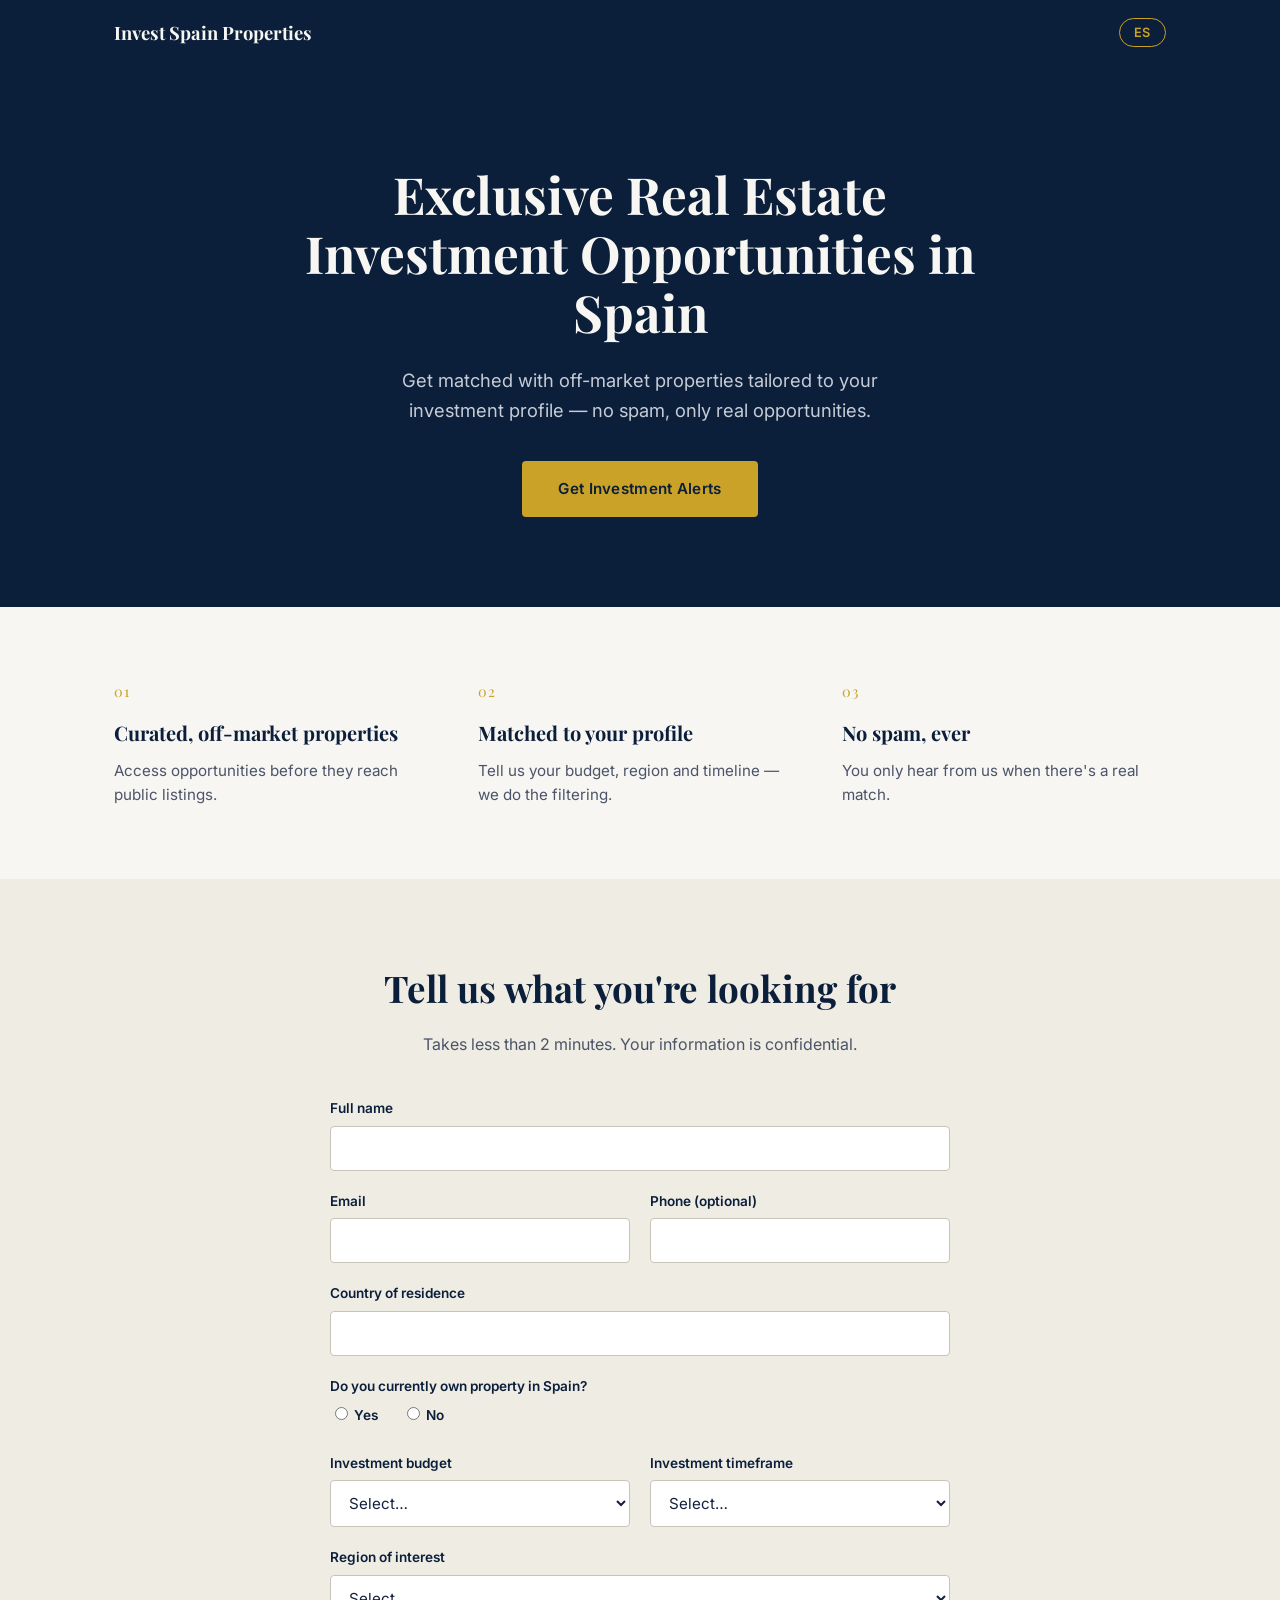
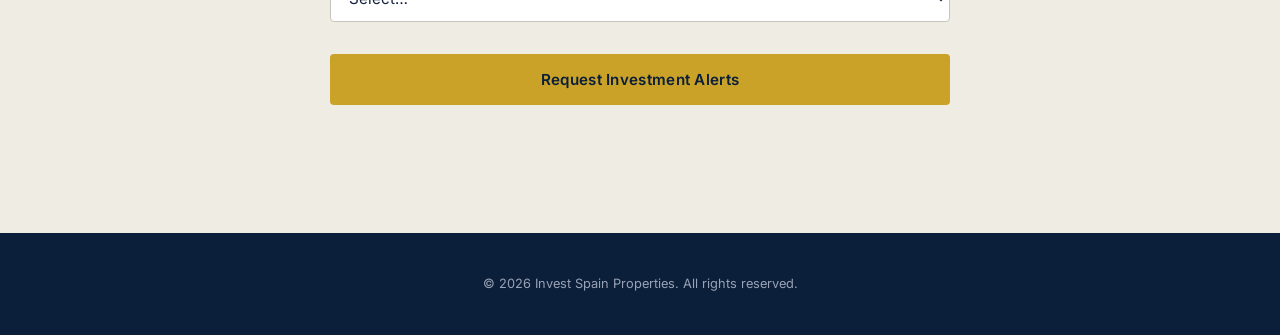
==== index.html @ a85025eb "Add landing page, lead form, admin panel and Supabase schema Bilingual (ES/EN) real estate investor " ====
<!DOCTYPE html>
<html lang="es">
<head>
  <meta charset="UTF-8">
  <meta name="viewport" content="width=device-width, initial-scale=1.0">
  <title data-en="Invest Spain Properties — Real Estate Investment" data-es="Invest Spain Properties — Inversión Inmobiliaria">Invest Spain Properties</title>
  <link rel="preconnect" href="https://fonts.googleapis.com">
  <link href="https://fonts.googleapis.com/css2?family=Playfair+Display:wght@600;700&family=Inter:wght@400;500;600&display=swap" rel="stylesheet">
  <link rel="stylesheet" href="estilos.css">
</head>
<body>

  <nav class="topbar">
    <div class="topbar-inner">
      <span class="logo">Invest Spain Properties</span>
      <button class="lang-toggle" id="lang-toggle" type="button">ES</button>
    </div>
  </nav>

  <header class="hero">
    <div class="hero-inner">
      <h1 data-en="Exclusive Real Estate Investment Opportunities in Spain" data-es="Oportunidades Exclusivas de Inversión Inmobiliaria en España">
        Exclusive Real Estate Investment Opportunities in Spain
      </h1>
      <p class="hero-sub" data-en="Get matched with off-market properties tailored to your investment profile — no spam, only real opportunities." data-es="Recibe propiedades exclusivas fuera de mercado, adaptadas a tu perfil de inversión — sin spam, solo oportunidades reales.">
        Get matched with off-market properties tailored to your investment profile — no spam, only real opportunities.
      </p>
      <a href="#form" class="btn-primary" data-en="Get Investment Alerts" data-es="Recibe Alertas de Inversión">Get Investment Alerts</a>
    </div>
  </header>

  <section class="valores">
    <div class="valor">
      <span class="valor-numero">01</span>
      <h3 data-en="Curated, off-market properties" data-es="Propiedades seleccionadas, fuera de mercado">Curated, off-market properties</h3>
      <p data-en="Access opportunities before they reach public listings." data-es="Accede a oportunidades antes de que lleguen a los portales públicos.">Access opportunities before they reach public listings.</p>
    </div>
    <div class="valor">
      <span class="valor-numero">02</span>
      <h3 data-en="Matched to your profile" data-es="Adaptado a tu perfil">Matched to your profile</h3>
      <p data-en="Tell us your budget, region and timeline — we do the filtering." data-es="Cuéntanos tu presupuesto, zona y plazos — nosotros filtramos por ti.">Tell us your budget, region and timeline — we do the filtering.</p>
    </div>
    <div class="valor">
      <span class="valor-numero">03</span>
      <h3 data-en="No spam, ever" data-es="Cero spam, siempre">No spam, ever</h3>
      <p data-en="You only hear from us when there's a real match." data-es="Solo tendrás noticias nuestras cuando haya una coincidencia real.">You only hear from us when there's a real match.</p>
    </div>
  </section>

  <section class="form-section" id="form">
    <div class="form-wrap">
      <h2 data-en="Tell us what you're looking for" data-es="Cuéntanos qué estás buscando">Tell us what you're looking for</h2>
      <p class="form-intro" data-en="Takes less than 2 minutes. Your information is confidential." data-es="Tarda menos de 2 minutos. Tu información es confidencial.">Takes less than 2 minutes. Your information is confidential.</p>

      <form id="lead-form" novalidate>

        <div class="campo">
          <label for="full_name" data-en="Full name" data-es="Nombre completo">Full name</label>
          <input type="text" id="full_name" name="full_name" required>
        </div>

        <div class="campo-fila">
          <div class="campo">
            <label for="email" data-en="Email" data-es="Email">Email</label>
            <input type="email" id="email" name="email" required>
          </div>
          <div class="campo">
            <label for="phone" data-en="Phone (optional)" data-es="Teléfono (opcional)">Phone (optional)</label>
            <input type="tel" id="phone" name="phone">
          </div>
        </div>

        <div class="campo">
          <label for="country" data-en="Country of residence" data-es="País de residencia">Country of residence</label>
          <input type="text" id="country" name="country" required>
        </div>

        <div class="campo">
          <span class="campo-label" data-en="Do you currently own property in Spain?" data-es="¿Posees actualmente alguna propiedad en España?">Do you currently own property in Spain?</span>
          <div class="radio-fila">
            <label class="radio-opcion"><input type="radio" name="owns_property_spain" value="si" required> <span data-en="Yes" data-es="Sí">Yes</span></label>
            <label class="radio-opcion"><input type="radio" name="owns_property_spain" value="no" required> <span data-en="No" data-es="No">No</span></label>
          </div>
        </div>

        <div class="campo campo-condicional" id="campo-properties-count" hidden>
          <label for="properties_count" data-en="How many properties do you currently own?" data-es="¿Cuántas propiedades posees actualmente?">How many properties do you currently own?</label>
          <input type="number" id="properties_count" name="properties_count" min="1">
        </div>

        <div class="campo-fila">
          <div class="campo">
            <label for="budget_range" data-en="Investment budget" data-es="Presupuesto de inversión">Investment budget</label>
            <select id="budget_range" name="budget_range" required>
              <option value="" data-en="Select…" data-es="Selecciona…">Select…</option>
              <option value="<200k">&lt; €200,000</option>
              <option value="200k-500k">€200,000 – €500,000</option>
              <option value="500k-1m">€500,000 – €1,000,000</option>
              <option value="1m+">€1,000,000+</option>
            </select>
          </div>
          <div class="campo">
            <label for="timeframe" data-en="Investment timeframe" data-es="Plazo para invertir">Investment timeframe</label>
            <select id="timeframe" name="timeframe" required>
              <option value="" data-en="Select…" data-es="Selecciona…">Select…</option>
              <option value="immediate" data-en="Immediate (0–3 months)" data-es="Inmediato (0–3 meses)">Immediate (0–3 months)</option>
              <option value="3-6" data-en="3–6 months" data-es="3–6 meses">3–6 months</option>
              <option value="6-12" data-en="6–12 months" data-es="6–12 meses">6–12 months</option>
              <option value="exploring" data-en="Just exploring" data-es="Solo explorando opciones">Just exploring</option>
            </select>
          </div>
        </div>

        <div class="campo">
          <label for="region_interest" data-en="Region of interest" data-es="Zona de interés">Region of interest</label>
          <select id="region_interest" name="region_interest" required>
            <option value="" data-en="Select…" data-es="Selecciona…">Select…</option>
            <option value="costa-del-sol">Costa del Sol</option>
            <option value="madrid">Madrid</option>
            <option value="barcelona">Barcelona</option>
            <option value="baleares" data-en="Balearic Islands" data-es="Islas Baleares">Balearic Islands</option>
            <option value="costa-blanca">Costa Blanca</option>
            <option value="canarias" data-en="Canary Islands" data-es="Islas Canarias">Canary Islands</option>
            <option value="otra" data-en="Other" data-es="Otra">Other</option>
          </select>
        </div>

        <button type="submit" class="btn-primary btn-submit" data-en="Request Investment Alerts" data-es="Solicitar Alertas de Inversión">Request Investment Alerts</button>

        <p class="form-status" id="form-status" role="status"></p>
      </form>
    </div>
  </section>

  <footer class="site-footer">
    <p>&copy; 2026 Invest Spain Properties. <span data-en="All rights reserved." data-es="Todos los derechos reservados.">All rights reserved.</span></p>
  </footer>

  <script src="script.js"></script>
</body>
</html>
---- estilos.css ----
* {
  box-sizing: border-box;
}

body {
  margin: 0;
  font-family: 'Inter', sans-serif;
  background-color: #F7F6F3;
  color: #14213D;
  line-height: 1.6;
}

h1, h2, h3 {
  font-family: 'Playfair Display', serif;
  margin: 0;
}

/* --- TOPBAR --- */
.topbar {
  position: sticky;
  top: 0;
  z-index: 100;
  background-color: #0B1F3A;
}

.topbar-inner {
  max-width: 1100px;
  margin: 0 auto;
  padding: 18px 24px;
  display: flex;
  justify-content: space-between;
  align-items: center;
}

.logo {
  font-family: 'Playfair Display', serif;
  font-weight: 700;
  font-size: 1.15rem;
  color: #F7F6F3;
}

.lang-toggle {
  font-family: 'Inter', sans-serif;
  font-weight: 600;
  font-size: 0.8rem;
  background: none;
  border: 1px solid #C9A227;
  color: #C9A227;
  padding: 6px 14px;
  border-radius: 999px;
  cursor: pointer;
  letter-spacing: 0.05em;
  transition: background-color 0.2s ease, color 0.2s ease;
}

.lang-toggle:hover {
  background-color: #C9A227;
  color: #0B1F3A;
}

/* --- HERO --- */
.hero {
  background-color: #0B1F3A;
  color: #F7F6F3;
  padding: 100px 24px 90px;
}

.hero-inner {
  max-width: 760px;
  margin: 0 auto;
  text-align: center;
}

.hero h1 {
  font-size: clamp(2rem, 5vw, 3.2rem);
  line-height: 1.15;
  color: #F7F6F3;
}

.hero-sub {
  font-size: 1.15rem;
  color: #C7CBD6;
  max-width: 560px;
  margin: 24px auto 0;
}

.btn-primary {
  display: inline-block;
  margin-top: 36px;
  background-color: #C9A227;
  color: #0B1F3A;
  font-family: 'Inter', sans-serif;
  font-weight: 600;
  font-size: 0.95rem;
  text-decoration: none;
  padding: 16px 36px;
  border-radius: 4px;
  letter-spacing: 0.02em;
  border: none;
  cursor: pointer;
  transition: background-color 0.2s ease, transform 0.2s ease;
}

.btn-primary:hover {
  background-color: #E0BC4A;
  transform: translateY(-1px);
}

/* --- VALORES --- */
.valores {
  max-width: 1100px;
  margin: 0 auto;
  padding: 72px 24px;
  display: grid;
  grid-template-columns: repeat(3, 1fr);
  gap: 40px;
}

.valor-numero {
  font-family: 'Playfair Display', serif;
  font-size: 0.9rem;
  color: #C9A227;
  letter-spacing: 0.05em;
}

.valores h3 {
  font-size: 1.25rem;
  margin: 12px 0 10px;
  color: #0B1F3A;
}

.valores p {
  font-size: 0.95rem;
  color: #4B5468;
  margin: 0;
}

@media (max-width: 780px) {
  .valores {
    grid-template-columns: 1fr;
  }
}

/* --- FORM --- */
.form-section {
  background-color: #EFECE4;
  padding: 80px 24px;
}

.form-wrap {
  max-width: 620px;
  margin: 0 auto;
}

.form-section h2 {
  font-size: clamp(1.7rem, 4vw, 2.3rem);
  color: #0B1F3A;
  text-align: center;
}

.form-intro {
  text-align: center;
  color: #4B5468;
  margin: 14px 0 40px;
}

.campo {
  margin-bottom: 20px;
}

.campo-fila {
  display: grid;
  grid-template-columns: 1fr 1fr;
  gap: 20px;
}

@media (max-width: 560px) {
  .campo-fila {
    grid-template-columns: 1fr;
  }
}

.campo label,
.campo-label {
  display: block;
  font-size: 0.85rem;
  font-weight: 600;
  color: #0B1F3A;
  margin-bottom: 6px;
}

.campo input[type="text"],
.campo input[type="email"],
.campo input[type="tel"],
.campo input[type="number"],
.campo select {
  width: 100%;
  padding: 12px 14px;
  font-family: 'Inter', sans-serif;
  font-size: 0.95rem;
  border: 1px solid #C9C4B8;
  border-radius: 4px;
  background-color: #FFFFFF;
  color: #14213D;
}

.campo input:focus,
.campo select:focus {
  outline: none;
  border-color: #C9A227;
}

.radio-fila {
  display: flex;
  gap: 24px;
  margin-top: 6px;
}

.radio-opcion {
  display: flex;
  align-items: center;
  gap: 8px;
  font-size: 0.95rem;
  font-weight: 400;
  cursor: pointer;
}

.btn-submit {
  width: 100%;
  text-align: center;
  margin-top: 12px;
}

.form-status {
  text-align: center;
  margin-top: 16px;
  font-size: 0.9rem;
  min-height: 1.2em;
}

.form-status.ok {
  color: #1D7A4C;
}

.form-status.error {
  color: #B3261E;
}

/* --- FOOTER --- */
.site-footer {
  background-color: #0B1F3A;
  color: #9AA2B5;
  text-align: center;
  padding: 28px 24px;
  font-size: 0.8rem;
}

/* ============================================================
   PANEL PRIVADO (admin.html)
   ============================================================ */
.admin-body {
  background-color: #EFECE4;
  min-height: 100vh;
}

.admin-login {
  min-height: 100vh;
  display: flex;
  align-items: center;
  justify-content: center;
  padding: 24px;
}

.admin-login-card {
  background-color: #FFFFFF;
  border-radius: 6px;
  padding: 48px 40px;
  max-width: 380px;
  width: 100%;
  box-shadow: 0 8px 30px rgba(11, 31, 58, 0.08);
}

.admin-login-card h1 {
  font-size: 1.6rem;
  color: #0B1F3A;
  text-align: center;
}

.admin-login-sub {
  text-align: center;
  color: #6B7280;
  font-size: 0.85rem;
  margin: 6px 0 28px;
}

.admin-wrap {
  max-width: 1300px;
  margin: 0 auto;
  padding: 40px 24px 80px;
}

.admin-header {
  display: flex;
  justify-content: space-between;
  align-items: center;
  flex-wrap: wrap;
  gap: 16px;
  margin-bottom: 24px;
}

.admin-header h1 {
  color: #0B1F3A;
  font-size: 1.8rem;
}

.admin-filtros {
  display: flex;
  gap: 12px;
  align-items: center;
}

.admin-filtros select {
  padding: 10px 14px;
  border: 1px solid #C9C4B8;
  border-radius: 4px;
  font-family: 'Inter', sans-serif;
  background-color: #FFFFFF;
}

.admin-filtros .btn-primary {
  margin-top: 0;
  padding: 10px 20px;
}

.admin-tabla-wrap {
  background-color: #FFFFFF;
  border-radius: 6px;
  overflow-x: auto;
  box-shadow: 0 2px 12px rgba(11, 31, 58, 0.06);
}

.admin-tabla {
  width: 100%;
  border-collapse: collapse;
  font-size: 0.85rem;
  min-width: 1100px;
}

.admin-tabla th {
  text-align: left;
  padding: 14px 12px;
  background-color: #0B1F3A;
  color: #F7F6F3;
  font-weight: 600;
  white-space: nowrap;
}

.admin-tabla td {
  padding: 12px;
  border-bottom: 1px solid #EFECE4;
  vertical-align: top;
}

.admin-tabla tr:last-child td {
  border-bottom: none;
}

.admin-tel {
  color: #6B7280;
  font-size: 0.8rem;
}

.admin-tabla select {
  padding: 6px 8px;
  border: 1px solid #C9C4B8;
  border-radius: 4px;
  font-family: 'Inter', sans-serif;
  font-size: 0.85rem;
}

.admin-notas {
  width: 180px;
  min-width: 180px;
  padding: 6px 8px;
  border: 1px solid #C9C4B8;
  border-radius: 4px;
  font-family: 'Inter', sans-serif;
  font-size: 0.85rem;
  resize: vertical;
}
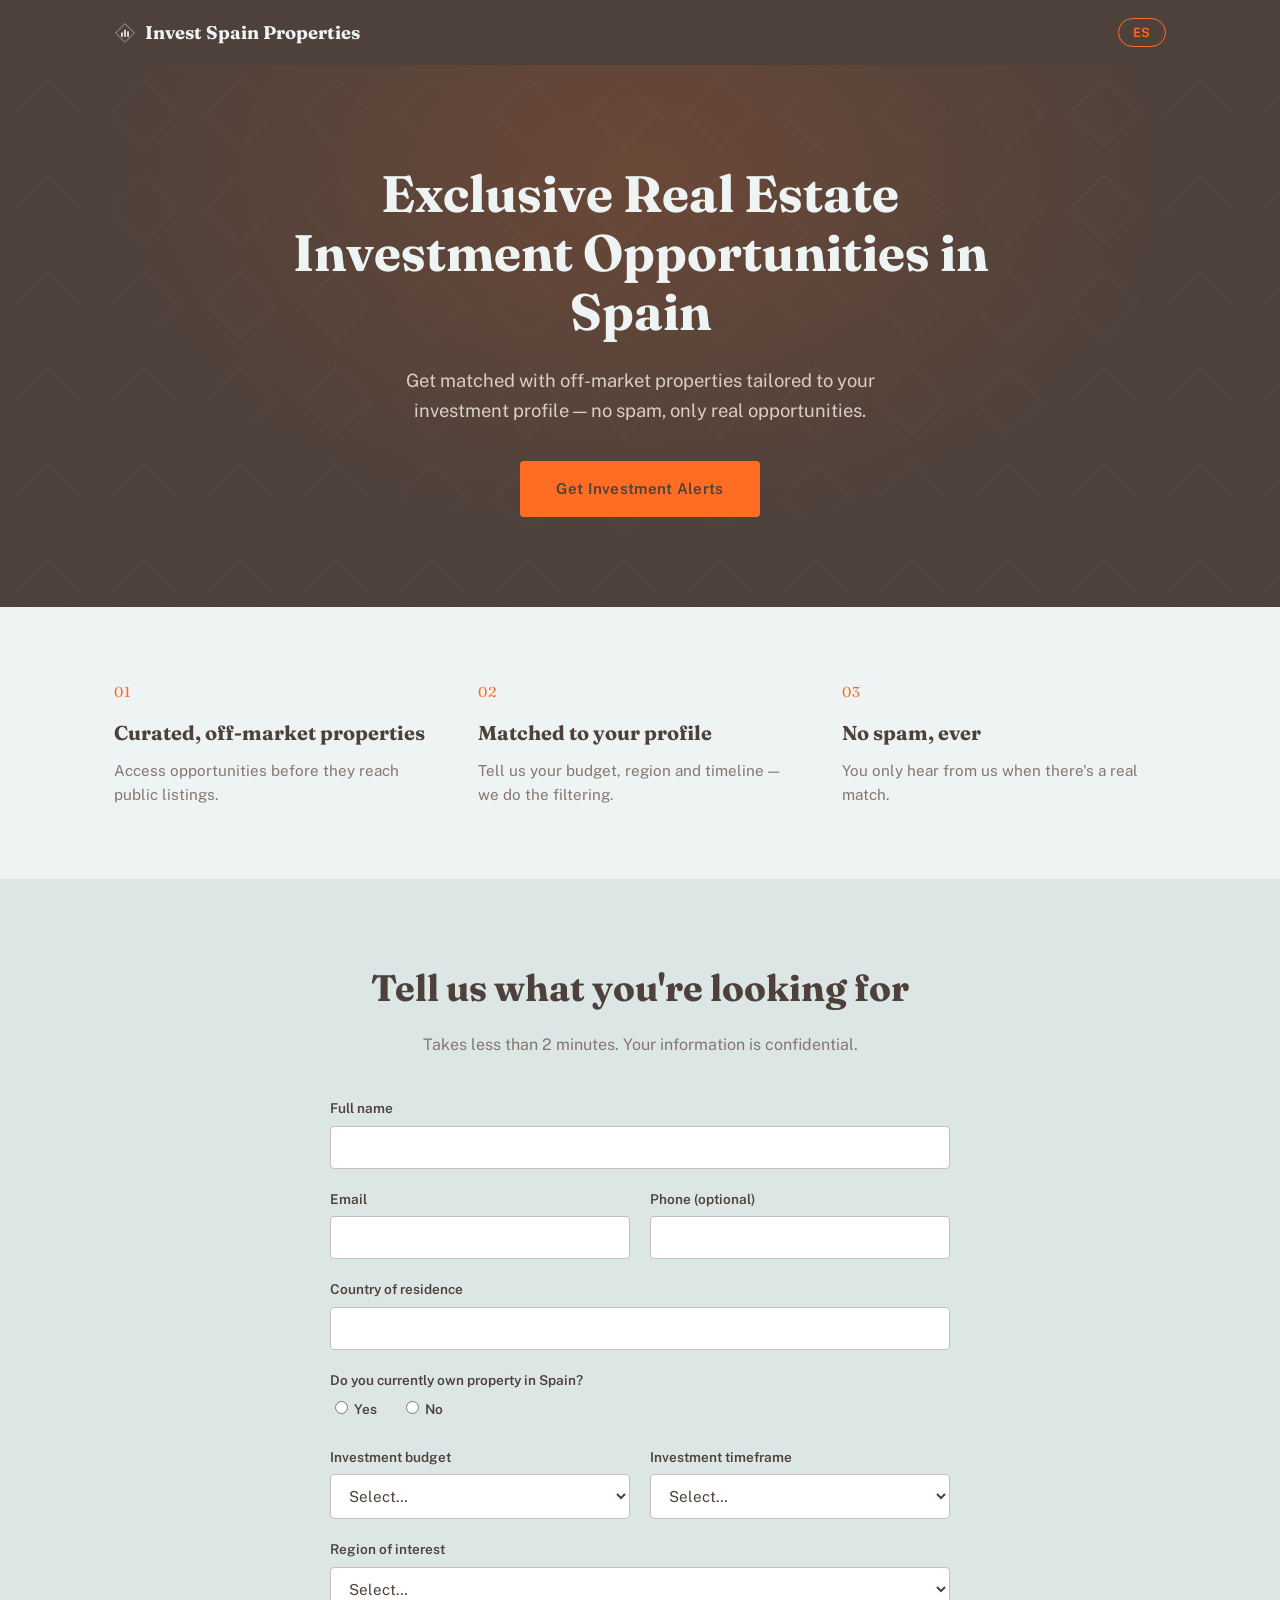
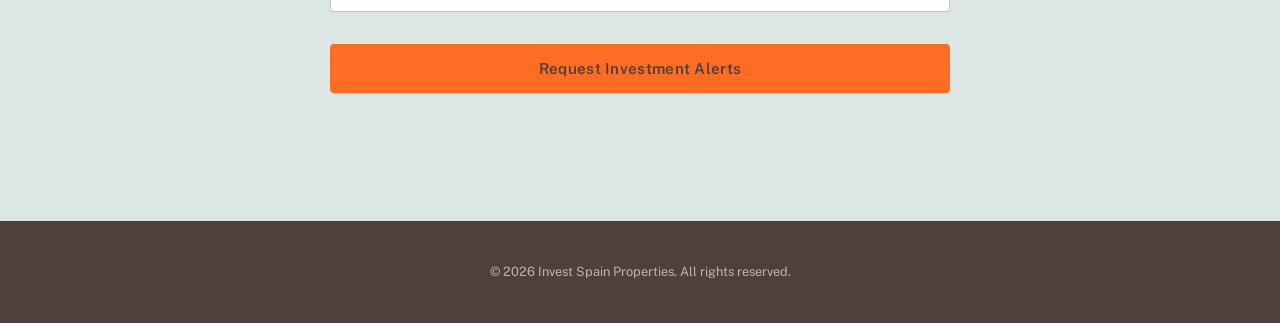
==== commit f8aa3123: "changes & colors" ====
--- a/index.html
+++ b/index.html
@@ -4,15 +4,26 @@
   <meta charset="UTF-8">
   <meta name="viewport" content="width=device-width, initial-scale=1.0">
   <title data-en="Invest Spain Properties — Real Estate Investment" data-es="Invest Spain Properties — Inversión Inmobiliaria">Invest Spain Properties</title>
+  <link rel="icon" type="image/svg+xml" href="favicon.svg">
   <link rel="preconnect" href="https://fonts.googleapis.com">
-  <link href="https://fonts.googleapis.com/css2?family=Playfair+Display:wght@600;700&family=Inter:wght@400;500;600&display=swap" rel="stylesheet">
+  <link href="https://fonts.googleapis.com/css2?family=Fraunces:opsz,wght@9..144,600;9..144,700&family=Public+Sans:wght@400;500;600&display=swap" rel="stylesheet">
   <link rel="stylesheet" href="estilos.css">
 </head>
 <body>
 
   <nav class="topbar">
     <div class="topbar-inner">
-      <span class="logo">Invest Spain Properties</span>
+      <span class="logo">
+        <svg width="22" height="22" viewBox="0 0 80 80" fill="none" xmlns="http://www.w3.org/2000/svg" aria-hidden="true">
+          <path d="M40 6 L74 40 L40 74 L6 40 Z" stroke="#EEF4F3" stroke-width="2"/>
+          <g fill="#EEF4F3">
+            <rect x="26" y="38" width="6" height="16" />
+            <rect x="37" y="28" width="6" height="26" />
+            <rect x="48" y="34" width="6" height="20" />
+          </g>
+        </svg>
+        Invest Spain Properties
+      </span>
       <button class="lang-toggle" id="lang-toggle" type="button">ES</button>
     </div>
   </nav>
@@ -96,7 +107,9 @@
               <option value="<200k">&lt; €200,000</option>
               <option value="200k-500k">€200,000 – €500,000</option>
               <option value="500k-1m">€500,000 – €1,000,000</option>
-              <option value="1m+">€1,000,000+</option>
+              <option value="1m-2m">€1,000,000 – €2,000,000</option>
+              <option value="2m-5m">€2,000,000 – €5,000,000</option>
+              <option value="5m+">€5,000,000+</option>
             </select>
           </div>
           <div class="campo">
--- a/estilos.css
+++ b/estilos.css
@@ -4,14 +4,14 @@
 
 body {
   margin: 0;
-  font-family: 'Inter', sans-serif;
-  background-color: #F7F6F3;
-  color: #14213D;
+  font-family: 'Public Sans', sans-serif;
+  background-color: #EEF4F3;
+  color: #4E413B;
   line-height: 1.6;
 }
 
 h1, h2, h3 {
-  font-family: 'Playfair Display', serif;
+  font-family: 'Fraunces', serif;
   margin: 0;
 }
 
@@ -20,7 +20,7 @@
   position: sticky;
   top: 0;
   z-index: 100;
-  background-color: #0B1F3A;
+  background-color: #4E413B;
 }
 
 .topbar-inner {
@@ -33,19 +33,22 @@
 }
 
 .logo {
-  font-family: 'Playfair Display', serif;
+  font-family: 'Fraunces', serif;
   font-weight: 700;
   font-size: 1.15rem;
-  color: #F7F6F3;
+  color: #EEF4F3;
+  display: flex;
+  align-items: center;
+  gap: 9px;
 }
 
 .lang-toggle {
-  font-family: 'Inter', sans-serif;
+  font-family: 'Public Sans', sans-serif;
   font-weight: 600;
   font-size: 0.8rem;
   background: none;
-  border: 1px solid #C9A227;
-  color: #C9A227;
+  border: 1px solid #FF6D24;
+  color: #FF6D24;
   padding: 6px 14px;
   border-radius: 999px;
   cursor: pointer;
@@ -54,15 +57,36 @@
 }
 
 .lang-toggle:hover {
-  background-color: #C9A227;
-  color: #0B1F3A;
+  background-color: #FF6D24;
+  color: #4E413B;
 }
 
 /* --- HERO --- */
 .hero {
-  background-color: #0B1F3A;
-  color: #F7F6F3;
+  position: relative;
+  background-color: #4E413B;
+  color: #EEF4F3;
   padding: 100px 24px 90px;
+  overflow: hidden;
+  isolation: isolate;
+}
+
+.hero::before {
+  content: "";
+  position: absolute;
+  inset: 0;
+  background-image: url("data:image/svg+xml,%3Csvg xmlns='http://www.w3.org/2000/svg' width='96' height='96' viewBox='0 0 96 96'%3E%3Cpath d='M48 14 L82 48 L48 82 L14 48 Z' fill='none' stroke='%23F4F1ED' stroke-width='1'/%3E%3C/svg%3E");
+  background-size: 96px 96px;
+  opacity: .06;
+  z-index: -1;
+}
+
+.hero::after {
+  content: "";
+  position: absolute;
+  inset: 0;
+  background: radial-gradient(ellipse at 50% 20%, rgba(255, 109, 36, .16), transparent 60%);
+  z-index: -1;
 }
 
 .hero-inner {
@@ -74,12 +98,12 @@
 .hero h1 {
   font-size: clamp(2rem, 5vw, 3.2rem);
   line-height: 1.15;
-  color: #F7F6F3;
+  color: #EEF4F3;
 }
 
 .hero-sub {
   font-size: 1.15rem;
-  color: #C7CBD6;
+  color: #D8CFC9;
   max-width: 560px;
   margin: 24px auto 0;
 }
@@ -87,9 +111,9 @@
 .btn-primary {
   display: inline-block;
   margin-top: 36px;
-  background-color: #C9A227;
-  color: #0B1F3A;
-  font-family: 'Inter', sans-serif;
+  background-color: #FF6D24;
+  color: #4E413B;
+  font-family: 'Public Sans', sans-serif;
   font-weight: 600;
   font-size: 0.95rem;
   text-decoration: none;
@@ -102,7 +126,7 @@
 }
 
 .btn-primary:hover {
-  background-color: #E0BC4A;
+  background-color: #FF8A4D;
   transform: translateY(-1px);
 }
 
@@ -117,21 +141,21 @@
 }
 
 .valor-numero {
-  font-family: 'Playfair Display', serif;
+  font-family: 'Fraunces', serif;
   font-size: 0.9rem;
-  color: #C9A227;
+  color: #FF6D24;
   letter-spacing: 0.05em;
 }
 
 .valores h3 {
   font-size: 1.25rem;
   margin: 12px 0 10px;
-  color: #0B1F3A;
+  color: #4E413B;
 }
 
 .valores p {
   font-size: 0.95rem;
-  color: #4B5468;
+  color: #857671;
   margin: 0;
 }
 
@@ -143,7 +167,7 @@
 
 /* --- FORM --- */
 .form-section {
-  background-color: #EFECE4;
+  background-color: #DCE7E5;
   padding: 80px 24px;
 }
 
@@ -154,13 +178,13 @@
 
 .form-section h2 {
   font-size: clamp(1.7rem, 4vw, 2.3rem);
-  color: #0B1F3A;
+  color: #4E413B;
   text-align: center;
 }
 
 .form-intro {
   text-align: center;
-  color: #4B5468;
+  color: #857671;
   margin: 14px 0 40px;
 }
 
@@ -185,7 +209,7 @@
   display: block;
   font-size: 0.85rem;
   font-weight: 600;
-  color: #0B1F3A;
+  color: #4E413B;
   margin-bottom: 6px;
 }
 
@@ -196,18 +220,18 @@
 .campo select {
   width: 100%;
   padding: 12px 14px;
-  font-family: 'Inter', sans-serif;
+  font-family: 'Public Sans', sans-serif;
   font-size: 0.95rem;
-  border: 1px solid #C9C4B8;
+  border: 1px solid #C9BEB8;
   border-radius: 4px;
   background-color: #FFFFFF;
-  color: #14213D;
+  color: #4E413B;
 }
 
 .campo input:focus,
 .campo select:focus {
   outline: none;
-  border-color: #C9A227;
+  border-color: #FF6D24;
 }
 
 .radio-fila {
@@ -248,8 +272,8 @@
 
 /* --- FOOTER --- */
 .site-footer {
-  background-color: #0B1F3A;
-  color: #9AA2B5;
+  background-color: #4E413B;
+  color: #C3B3AC;
   text-align: center;
   padding: 28px 24px;
   font-size: 0.8rem;
@@ -259,7 +283,7 @@
    PANEL PRIVADO (admin.html)
    ============================================================ */
 .admin-body {
-  background-color: #EFECE4;
+  background-color: #DCE7E5;
   min-height: 100vh;
 }
 
@@ -269,6 +293,10 @@
   align-items: center;
   justify-content: center;
   padding: 24px;
+}
+
+.admin-login[hidden] {
+  display: none;
 }
 
 .admin-login-card {
@@ -277,18 +305,18 @@
   padding: 48px 40px;
   max-width: 380px;
   width: 100%;
-  box-shadow: 0 8px 30px rgba(11, 31, 58, 0.08);
+  box-shadow: 0 8px 30px rgba(78, 65, 59,0.08);
 }
 
 .admin-login-card h1 {
   font-size: 1.6rem;
-  color: #0B1F3A;
+  color: #4E413B;
   text-align: center;
 }
 
 .admin-login-sub {
   text-align: center;
-  color: #6B7280;
+  color: #857671;
   font-size: 0.85rem;
   margin: 6px 0 28px;
 }
@@ -309,55 +337,90 @@
 }
 
 .admin-header h1 {
-  color: #0B1F3A;
+  color: #4E413B;
   font-size: 1.8rem;
 }
 
 .admin-filtros {
   display: flex;
+  flex-wrap: wrap;
   gap: 12px;
   align-items: center;
 }
 
 .admin-filtros select {
   padding: 10px 14px;
-  border: 1px solid #C9C4B8;
-  border-radius: 4px;
-  font-family: 'Inter', sans-serif;
+  border: 1px solid #C9BEB8;
+  border-radius: 4px;
+  font-family: 'Public Sans', sans-serif;
   background-color: #FFFFFF;
 }
 
 .admin-filtros .btn-primary {
   margin-top: 0;
   padding: 10px 20px;
+}
+
+.btn-secundario {
+  margin-top: 0;
+  padding: 10px 20px;
+  background-color: transparent;
+  color: #4E413B;
+  font-family: 'Public Sans', sans-serif;
+  font-weight: 600;
+  font-size: 0.95rem;
+  border: 1px solid #C9BEB8;
+  border-radius: 4px;
+  cursor: pointer;
+  transition: background-color 0.2s ease;
+}
+
+.btn-secundario:hover {
+  background-color: #DCE7E5;
+}
+
+.admin-filtro-rango {
+  display: flex;
+  align-items: center;
+  gap: 6px;
+  color: #857671;
+}
+
+.admin-filtro-rango input {
+  width: 90px;
+  padding: 10px 12px;
+  border: 1px solid #C9BEB8;
+  border-radius: 4px;
+  font-family: 'Public Sans', sans-serif;
+  font-size: 0.9rem;
 }
 
 .admin-tabla-wrap {
   background-color: #FFFFFF;
   border-radius: 6px;
   overflow-x: auto;
-  box-shadow: 0 2px 12px rgba(11, 31, 58, 0.06);
+  box-shadow: 0 2px 12px rgba(78, 65, 59,0.06);
 }
 
 .admin-tabla {
   width: 100%;
   border-collapse: collapse;
-  font-size: 0.85rem;
-  min-width: 1100px;
+  font-size: 0.78rem;
+  min-width: 900px;
 }
 
 .admin-tabla th {
   text-align: left;
-  padding: 14px 12px;
-  background-color: #0B1F3A;
-  color: #F7F6F3;
+  padding: 10px 8px;
+  background-color: #4E413B;
+  color: #EEF4F3;
   font-weight: 600;
   white-space: nowrap;
 }
 
 .admin-tabla td {
-  padding: 12px;
-  border-bottom: 1px solid #EFECE4;
+  padding: 8px;
+  border-bottom: 1px solid #DCE7E5;
   vertical-align: top;
 }
 
@@ -366,25 +429,612 @@
 }
 
 .admin-tel {
-  color: #6B7280;
+  color: #857671;
   font-size: 0.8rem;
 }
 
 .admin-tabla select {
   padding: 6px 8px;
-  border: 1px solid #C9C4B8;
-  border-radius: 4px;
-  font-family: 'Inter', sans-serif;
-  font-size: 0.85rem;
+  border: 1px solid #C9BEB8;
+  border-radius: 4px;
+  font-family: 'Public Sans', sans-serif;
+  font-size: 0.85rem;
+}
+
+.marketing-nota {
+  color: #857671;
+  font-size: 0.85rem;
+  margin: -8px 0 20px;
+  max-width: 640px;
+}
+
+.marketing-compositor {
+  background-color: #FFFFFF;
+  border-radius: 6px;
+  padding: 28px;
+  margin-top: 28px;
+  max-width: 640px;
+  box-shadow: 0 2px 12px rgba(78, 65, 59,0.06);
+}
+
+.marketing-compositor h2 {
+  font-size: 1.3rem;
+  color: #4E413B;
+  margin-bottom: 8px;
+}
+
+#marketing-seleccionados {
+  color: #857671;
+  font-size: 0.85rem;
+  margin-bottom: 16px;
+}
+
+.marketing-compositor textarea {
+  width: 100%;
+  padding: 12px 14px;
+  font-family: 'Public Sans', sans-serif;
+  font-size: 0.95rem;
+  border: 1px solid #C9BEB8;
+  border-radius: 4px;
+  resize: vertical;
+}
+
+.lead-nuevo-form {
+  background-color: #FFFFFF;
+  border-radius: 6px;
+  padding: 28px;
+  margin-bottom: 24px;
+  box-shadow: 0 2px 12px rgba(78, 65, 59,0.06);
+  max-width: 640px;
+}
+
+.lead-nuevo-form h2 {
+  font-size: 1.3rem;
+  color: #4E413B;
+  margin-bottom: 16px;
+}
+
+.btn-eliminar {
+  padding: 6px 12px;
+  border: 1px solid #B3261E;
+  border-radius: 4px;
+  background-color: transparent;
+  color: #B3261E;
+  font-family: 'Public Sans', sans-serif;
+  font-size: 0.8rem;
+  font-weight: 600;
+  cursor: pointer;
+  white-space: nowrap;
+  transition: background-color 0.2s ease, color 0.2s ease;
+}
+
+.btn-eliminar:hover {
+  background-color: #B3261E;
+  color: #FFFFFF;
 }
 
 .admin-notas {
-  width: 180px;
-  min-width: 180px;
-  padding: 6px 8px;
-  border: 1px solid #C9C4B8;
-  border-radius: 4px;
-  font-family: 'Inter', sans-serif;
-  font-size: 0.85rem;
+  width: 130px;
+  min-width: 130px;
+  padding: 5px 6px;
+  border: 1px solid #C9BEB8;
+  border-radius: 4px;
+  font-family: 'Public Sans', sans-serif;
+  font-size: 0.78rem;
   resize: vertical;
 }
+
+.admin-input {
+  width: 100%;
+  min-width: 85px;
+  padding: 5px 6px;
+  margin-bottom: 4px;
+  border: 1px solid #C9BEB8;
+  border-radius: 4px;
+  font-family: 'Public Sans', sans-serif;
+  font-size: 0.78rem;
+}
+
+.admin-input:last-child {
+  margin-bottom: 0;
+}
+
+.admin-input-num {
+  width: 70px;
+  min-width: 70px;
+  display: inline-block;
+  margin-left: 8px;
+  margin-bottom: 0;
+}
+
+.checkbox-marketing {
+  width: 18px;
+  height: 18px;
+  accent-color: #1D7A4C;
+  cursor: pointer;
+}
+
+.admin-input-num:disabled {
+  background-color: #DCE7E5;
+  color: #C3B3AC;
+}
+
+/* --- Navegación entre páginas del panel --- */
+.topbar-nav {
+  display: flex;
+  align-items: center;
+  gap: 20px;
+}
+
+.nav-link {
+  font-family: 'Public Sans', sans-serif;
+  font-weight: 600;
+  font-size: 0.85rem;
+  color: #D8CFC9;
+  text-decoration: none;
+}
+
+.nav-link:hover,
+.nav-link-activo {
+  color: #FF6D24;
+}
+
+/* --- Lista de dossiers --- */
+.dossiers-lista {
+  display: grid;
+  grid-template-columns: repeat(auto-fill, minmax(240px, 1fr));
+  gap: 20px;
+  margin-bottom: 32px;
+}
+
+.dossier-tarjeta {
+  background-color: #FFFFFF;
+  border-radius: 6px;
+  overflow: hidden;
+  cursor: pointer;
+  box-shadow: 0 2px 12px rgba(78, 65, 59,0.06);
+  transition: transform 0.15s ease, opacity 0.25s ease, scale 0.25s ease;
+}
+
+.dossier-tarjeta:hover {
+  transform: translateY(-2px);
+}
+
+.dossier-tarjeta-saliendo {
+  opacity: 0;
+  scale: 0.92;
+  pointer-events: none;
+}
+
+.dossier-tarjeta img,
+.dossier-tarjeta-sin-foto {
+  width: 100%;
+  height: 140px;
+  object-fit: cover;
+  background-color: #DCE7E5;
+}
+
+.dossier-tarjeta-info {
+  padding: 14px 16px;
+}
+
+.dossier-tarjeta-info h3 {
+  font-size: 1.05rem;
+  color: #4E413B;
+  margin: 0 0 4px;
+}
+
+.dossier-tarjeta-info p {
+  font-size: 0.85rem;
+  color: #857671;
+  margin: 0 0 2px;
+}
+
+.dossier-tarjeta-acciones {
+  display: flex;
+  gap: 8px;
+  margin-top: 10px;
+}
+
+.dossier-tarjeta-acciones button {
+  flex: 1;
+}
+
+.btn-editar {
+  padding: 6px 12px;
+  border: 1px solid #1D4ED8;
+  border-radius: 4px;
+  background-color: transparent;
+  color: #1D4ED8;
+  font-family: 'Public Sans', sans-serif;
+  font-size: 0.8rem;
+  font-weight: 600;
+  cursor: pointer;
+  white-space: nowrap;
+  transition: background-color 0.2s ease, color 0.2s ease;
+}
+
+.btn-editar:hover {
+  background-color: #1D4ED8;
+  color: #FFFFFF;
+}
+
+.dossier-tarjeta-badge {
+  display: inline-block;
+  margin-top: 6px;
+  font-size: 0.7rem;
+  font-weight: 600;
+  color: #1D7A4C;
+  background-color: #E4F3EA;
+  padding: 2px 8px;
+  border-radius: 999px;
+}
+
+/* --- Editor de dossier --- */
+.dossier-editor {
+  display: grid;
+  grid-template-columns: 420px 1fr;
+  gap: 32px;
+  align-items: start;
+}
+
+@media (max-width: 960px) {
+  .dossier-editor {
+    grid-template-columns: 1fr;
+  }
+}
+
+.dossier-editor-form {
+  background-color: #FFFFFF;
+  border-radius: 6px;
+  padding: 28px;
+  box-shadow: 0 2px 12px rgba(78, 65, 59,0.06);
+}
+
+.dossier-editor-form h2 {
+  font-size: 1.3rem;
+  color: #4E413B;
+  margin-bottom: 20px;
+}
+
+/* --- Pestañas Mis inmuebles: Dossiers / Seguimiento --- */
+.inmuebles-tabs {
+  display: flex;
+  gap: 4px;
+  margin-bottom: 24px;
+  border-bottom: 1px solid #C9BEB8;
+}
+
+.inmuebles-tab {
+  padding: 12px 20px;
+  border: none;
+  background: none;
+  font-family: 'Public Sans', sans-serif;
+  font-weight: 600;
+  font-size: 0.9rem;
+  color: #857671;
+  cursor: pointer;
+  border-bottom: 2px solid transparent;
+  margin-bottom: -1px;
+}
+
+.inmuebles-tab-activa {
+  color: #4E413B;
+  border-bottom-color: #FF6D24;
+}
+
+.inmuebles-tab-panel[hidden] {
+  display: none;
+}
+
+/* --- Seguimiento de inmuebles --- */
+.seguimiento-lista {
+  display: grid;
+  grid-template-columns: repeat(auto-fill, minmax(260px, 1fr));
+  gap: 16px;
+  margin-bottom: 32px;
+}
+
+.seguimiento-tarjeta {
+  background-color: #FFFFFF;
+  border-radius: 6px;
+  padding: 16px;
+  box-shadow: 0 2px 12px rgba(78, 65, 59,0.06);
+  cursor: pointer;
+}
+
+.seguimiento-tarjeta h3 {
+  font-size: 1rem;
+  color: #4E413B;
+  margin: 0 0 6px;
+}
+
+.seguimiento-tarjeta p {
+  font-size: 0.85rem;
+  color: #857671;
+  margin: 0 0 8px;
+}
+
+.seguimiento-estado-badge {
+  display: inline-block;
+  font-size: 0.75rem;
+  font-weight: 600;
+  padding: 3px 10px;
+  border-radius: 999px;
+}
+
+.seguimiento-estado-available { background-color: #E4F3EA; color: #1D7A4C; }
+.seguimiento-estado-reserved { background-color: #FEF3C7; color: #92400E; }
+.seguimiento-estado-negotiating { background-color: #DBEAFE; color: #1D4ED8; }
+.seguimiento-estado-sold { background-color: #E5E7EB; color: #374151; }
+.seguimiento-estado-withdrawn { background-color: #FEE2E2; color: #B3261E; }
+
+.seguimiento-detalle {
+  background-color: #FFFFFF;
+  border-radius: 6px;
+  padding: 28px;
+  box-shadow: 0 2px 12px rgba(78, 65, 59,0.06);
+  max-width: 640px;
+}
+
+.seguimiento-detalle-cabecera {
+  display: flex;
+  justify-content: space-between;
+  align-items: center;
+  margin-bottom: 16px;
+}
+
+.seguimiento-detalle-cabecera h2 {
+  font-size: 1.3rem;
+  color: #4E413B;
+}
+
+.seguimiento-comparativa {
+  background-color: #EEF4F3;
+  border-radius: 6px;
+  padding: 14px 16px;
+  margin: 16px 0;
+  font-size: 0.9rem;
+  color: #4E413B;
+}
+
+.seguimiento-bloque {
+  margin-top: 24px;
+}
+
+.seguimiento-bloque h3 {
+  font-family: 'Fraunces', serif;
+  font-size: 1.05rem;
+  color: #4E413B;
+  margin-bottom: 10px;
+}
+
+.seguimiento-lista-simple {
+  list-style: none;
+  padding: 0;
+  margin: 10px 0 0;
+}
+
+.seguimiento-lista-simple li {
+  display: flex;
+  justify-content: space-between;
+  align-items: center;
+  padding: 8px 12px;
+  background-color: #EEF4F3;
+  border-radius: 4px;
+  margin-bottom: 6px;
+  font-size: 0.85rem;
+}
+
+.seguimiento-lista-simple li a {
+  color: #4E413B;
+  font-weight: 600;
+}
+
+.seguimiento-lista-simple button {
+  border: none;
+  background: none;
+  color: #B3261E;
+  cursor: pointer;
+  font-size: 0.85rem;
+  font-weight: 600;
+}
+
+.dossier-file-fila {
+  display: flex;
+  align-items: center;
+  gap: 10px;
+  flex-wrap: wrap;
+}
+
+.dossier-file-preview {
+  display: flex;
+  flex-wrap: wrap;
+  gap: 8px;
+  margin-top: 8px;
+}
+
+.dossier-file-preview-item {
+  position: relative;
+  width: 72px;
+  height: 72px;
+}
+
+.dossier-file-preview-item img {
+  width: 100%;
+  height: 100%;
+  object-fit: cover;
+  border-radius: 4px;
+  border: 1px solid #C9BEB8;
+}
+
+.dossier-file-preview-quitar {
+  position: absolute;
+  top: -6px;
+  right: -6px;
+  width: 20px;
+  height: 20px;
+  border-radius: 50%;
+  border: none;
+  background-color: #B3261E;
+  color: #FFFFFF;
+  font-size: 0.85rem;
+  line-height: 1;
+  cursor: pointer;
+  display: flex;
+  align-items: center;
+  justify-content: center;
+}
+
+.dossier-editor-botones .btn-eliminar {
+  padding: 10px 20px;
+}
+
+.dossier-editor-botones {
+  display: flex;
+  gap: 12px;
+  margin-top: 8px;
+}
+
+.dossier-preview-wrap {
+  position: sticky;
+  top: 90px;
+}
+
+.dossier-preview-acciones {
+  display: flex;
+  align-items: center;
+  gap: 16px;
+  margin-bottom: 16px;
+}
+
+.dossier-preview-acciones .btn-primary {
+  margin-top: 0;
+}
+
+.dossier-preview-acciones a {
+  font-size: 0.85rem;
+  color: #4E413B;
+  font-weight: 600;
+}
+
+/* --- El documento del dossier (esto es lo que se convierte en PDF) --- */
+.dossier-pdf {
+  background-color: #FFFFFF;
+  max-width: 720px;
+  margin: 0 auto;
+  box-shadow: 0 4px 24px rgba(78, 65, 59,0.1);
+  font-family: 'Public Sans', sans-serif;
+  color: #4E413B;
+}
+
+.dossier-pdf-portada {
+  height: 320px;
+  background-size: cover;
+  background-position: center;
+  background-color: #4E413B;
+  display: flex;
+  align-items: flex-end;
+}
+
+.dossier-pdf-portada-overlay {
+  width: 100%;
+  padding: 28px;
+  background: linear-gradient(to top, rgba(78, 65, 59,0.92), rgba(78, 65, 59,0));
+  color: #FFFFFF;
+}
+
+.dossier-pdf-portada-overlay h1 {
+  font-family: 'Fraunces', serif;
+  font-size: 1.8rem;
+  color: #FFFFFF;
+  margin-bottom: 4px;
+}
+
+.dossier-pdf-portada-overlay p {
+  margin: 0 0 10px;
+  color: #D8CFC9;
+}
+
+.dossier-pdf-precio {
+  display: inline-block;
+  background-color: #FF6D24;
+  color: #4E413B;
+  font-weight: 700;
+  padding: 6px 16px;
+  border-radius: 4px;
+  font-size: 1.05rem;
+}
+
+.dossier-pdf-seccion {
+  padding: 24px 28px;
+  border-bottom: 1px solid #DCE7E5;
+}
+
+.dossier-pdf-seccion h2 {
+  font-family: 'Fraunces', serif;
+  font-size: 1.1rem;
+  color: #4E413B;
+  margin-bottom: 12px;
+}
+
+.dossier-pdf-seccion p {
+  font-size: 0.92rem;
+  line-height: 1.6;
+  color: #857671;
+  margin: 0;
+}
+
+.dossier-pdf-datos {
+  display: grid;
+  grid-template-columns: repeat(3, 1fr);
+  gap: 16px;
+}
+
+.dossier-pdf-datos div {
+  display: flex;
+  flex-direction: column;
+  gap: 2px;
+}
+
+.dossier-pdf-datos b {
+  font-size: 0.75rem;
+  color: #857671;
+  font-weight: 600;
+}
+
+.dossier-pdf-datos span {
+  font-size: 0.95rem;
+  color: #4E413B;
+  font-weight: 600;
+}
+
+.dossier-pdf-galeria {
+  display: grid;
+  grid-template-columns: repeat(3, 1fr);
+  gap: 8px;
+}
+
+.dossier-pdf-galeria img {
+  width: 100%;
+  height: 90px;
+  object-fit: cover;
+  border-radius: 4px;
+}
+
+.dossier-pdf-plano {
+  width: 100%;
+  border-radius: 4px;
+}
+
+.dossier-pdf-contacto {
+  background-color: #4E413B;
+  color: #EEF4F3;
+  padding: 20px 28px;
+  text-align: center;
+}
+
+.dossier-pdf-contacto p {
+  margin: 0;
+  font-size: 0.85rem;
+}
